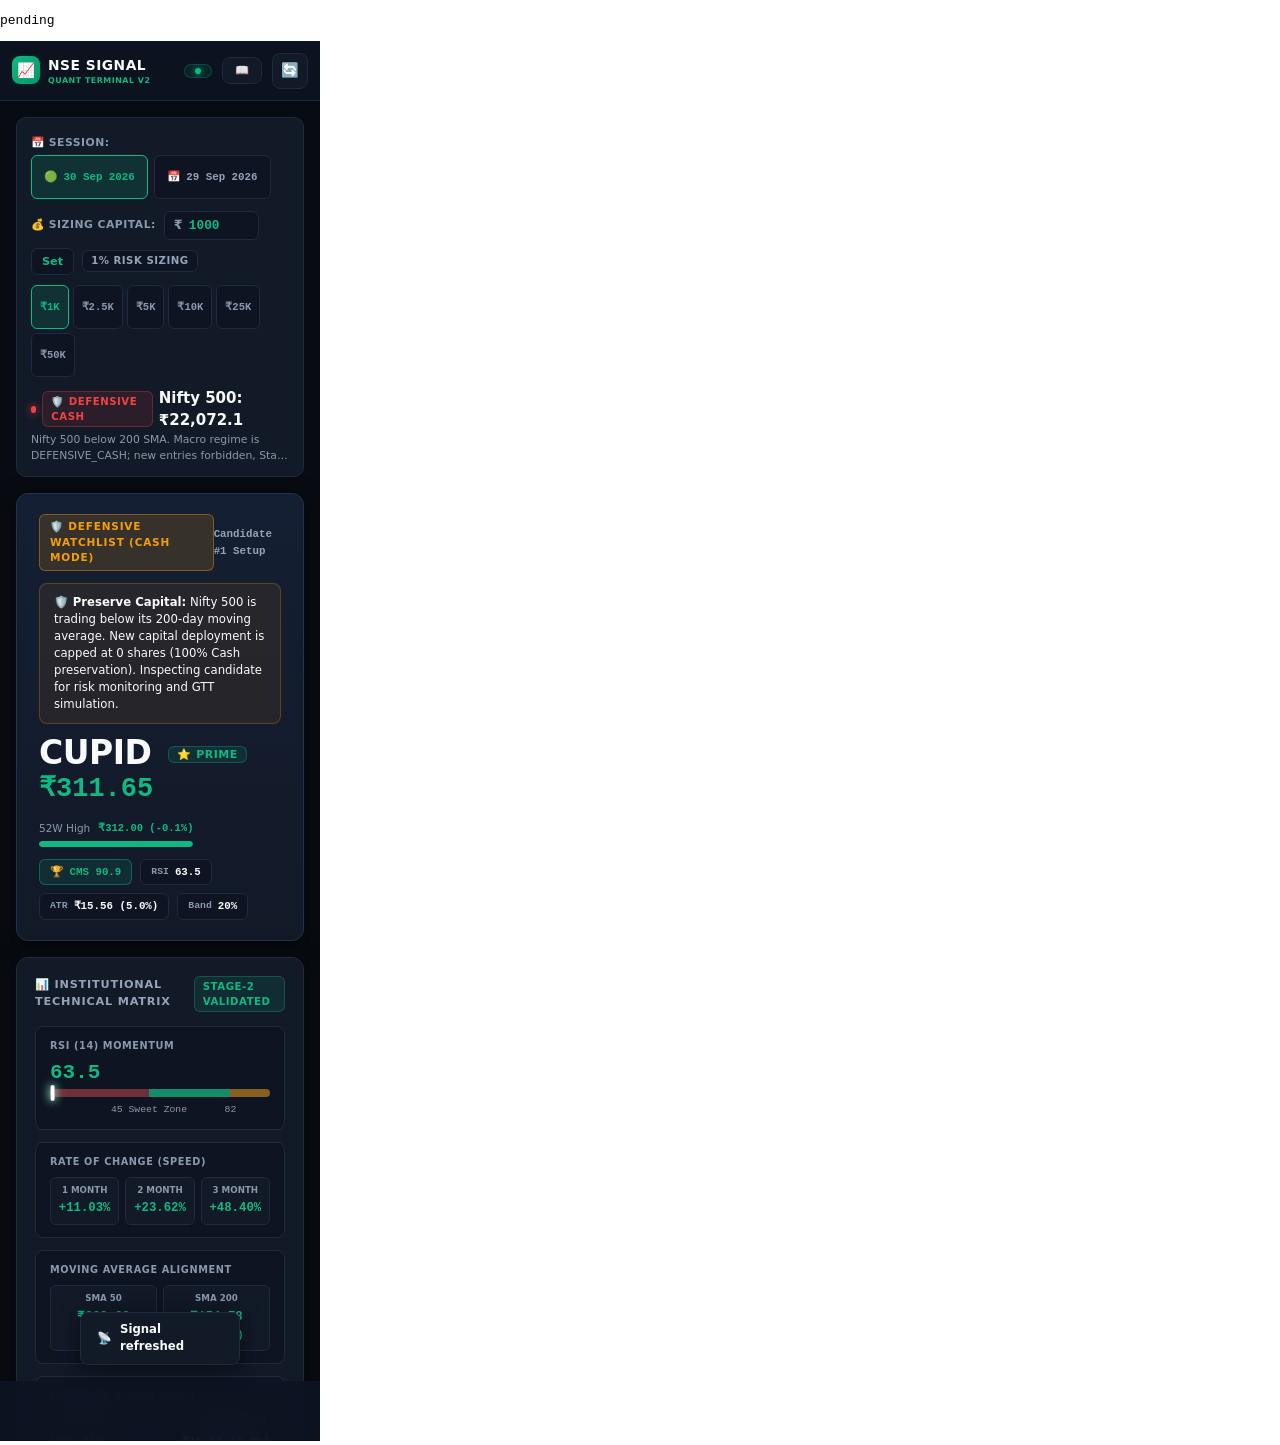
==== nse-momentum-engine/tools/ui-qa/bisect.html @ c165ddfa "fix(ui): stop phone layouts overflowing the viewport horizontally The command bar rendered its regim" ====
<!DOCTYPE html>
<html>
<head><meta charset="utf-8"><title>bisect</title></head>
<body style="margin:0">
<pre id="out">pending</pre>
<iframe id="f" src="../../app/index.html" style="border:0;height:1400px"></iframe>
<script>
const W = parseInt(new URLSearchParams(location.search).get('w') || '320', 10);
const f = document.getElementById('f');
f.style.width = W + 'px';
const CANDIDATES = ['.studio-col', '.watchlist-col', '.terminal-ribbon', '.app-header',
                    '.gtt-card', '.leader-table', '#signalContent', '#tabPortfolio', '#tabHistory', '#tabSettings'];
function run() {
  const d = f.contentDocument, w = f.contentWindow;
  if (!d || !d.querySelector('.gtt-table')) { setTimeout(run, 800); return; }
  const base = d.documentElement.scrollWidth;
  const results = [];
  CANDIDATES.forEach(sel => {
    const el = d.querySelector(sel);
    if (!el) return;
    const prev = el.style.display;
    el.style.display = 'none';
    const after = d.documentElement.scrollWidth;
    el.style.display = prev;
    if (after !== base) results.push({ sel, base, after, delta: base - after });
  });
  document.getElementById('out').textContent = 'BISECT:' + JSON.stringify({
    w: W, vw: d.documentElement.clientWidth, base, results
  });
}
setTimeout(run, 4000);
</script>
</body>
</html>
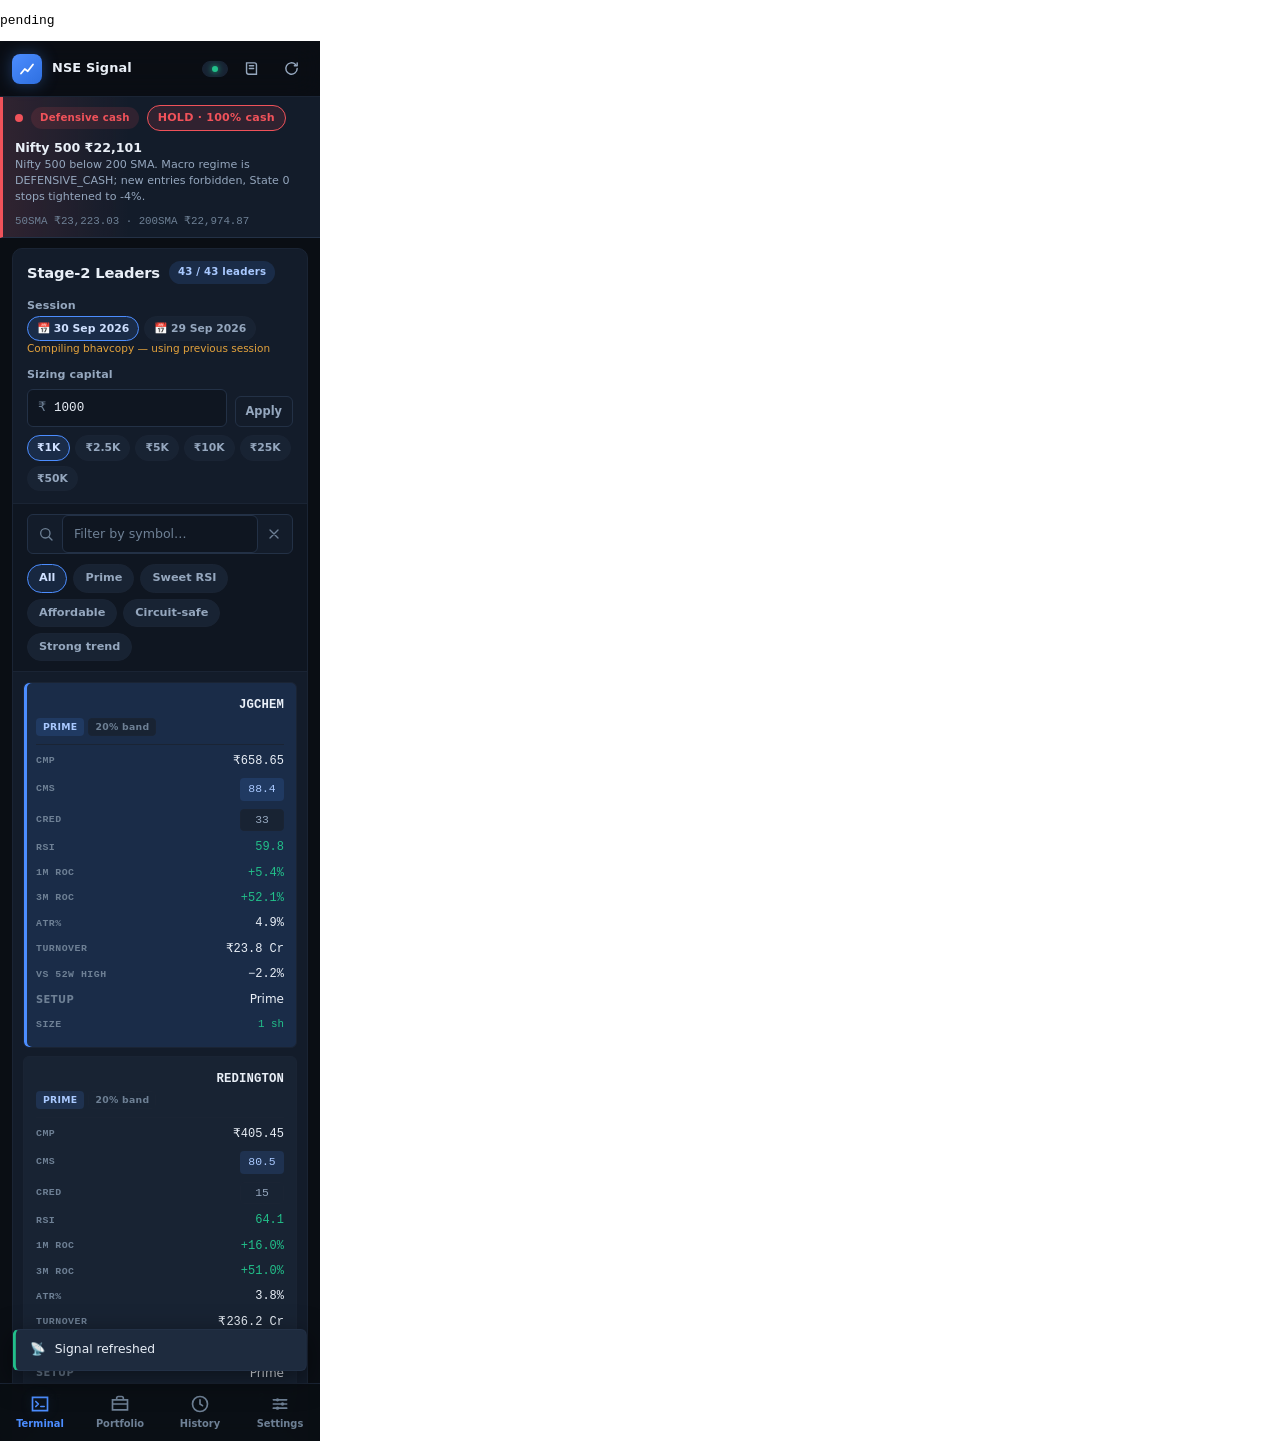
==== commit d36bb5fa: "feat: rotation terminal, credibility backtest, and native (Sheets-free) pipeline Redesign the PWA in" ====
--- a/nse-momentum-engine/tools/ui-qa/bisect.html
+++ b/nse-momentum-engine/tools/ui-qa/bisect.html
@@ -9,7 +9,7 @@
 const f = document.getElementById('f');
 f.style.width = W + 'px';
 const CANDIDATES = ['.studio-col', '.watchlist-col', '.terminal-ribbon', '.app-header',
-                    '.gtt-card', '.leader-table', '#signalContent', '#tabPortfolio', '#tabHistory', '#tabSettings'];
+                    '.gtt-card', '.data-grid', '#signalContent', '#tabPortfolio', '#tabHistory', '#tabSettings'];
 function run() {
   const d = f.contentDocument, w = f.contentWindow;
   if (!d || !d.querySelector('.gtt-table')) { setTimeout(run, 800); return; }
